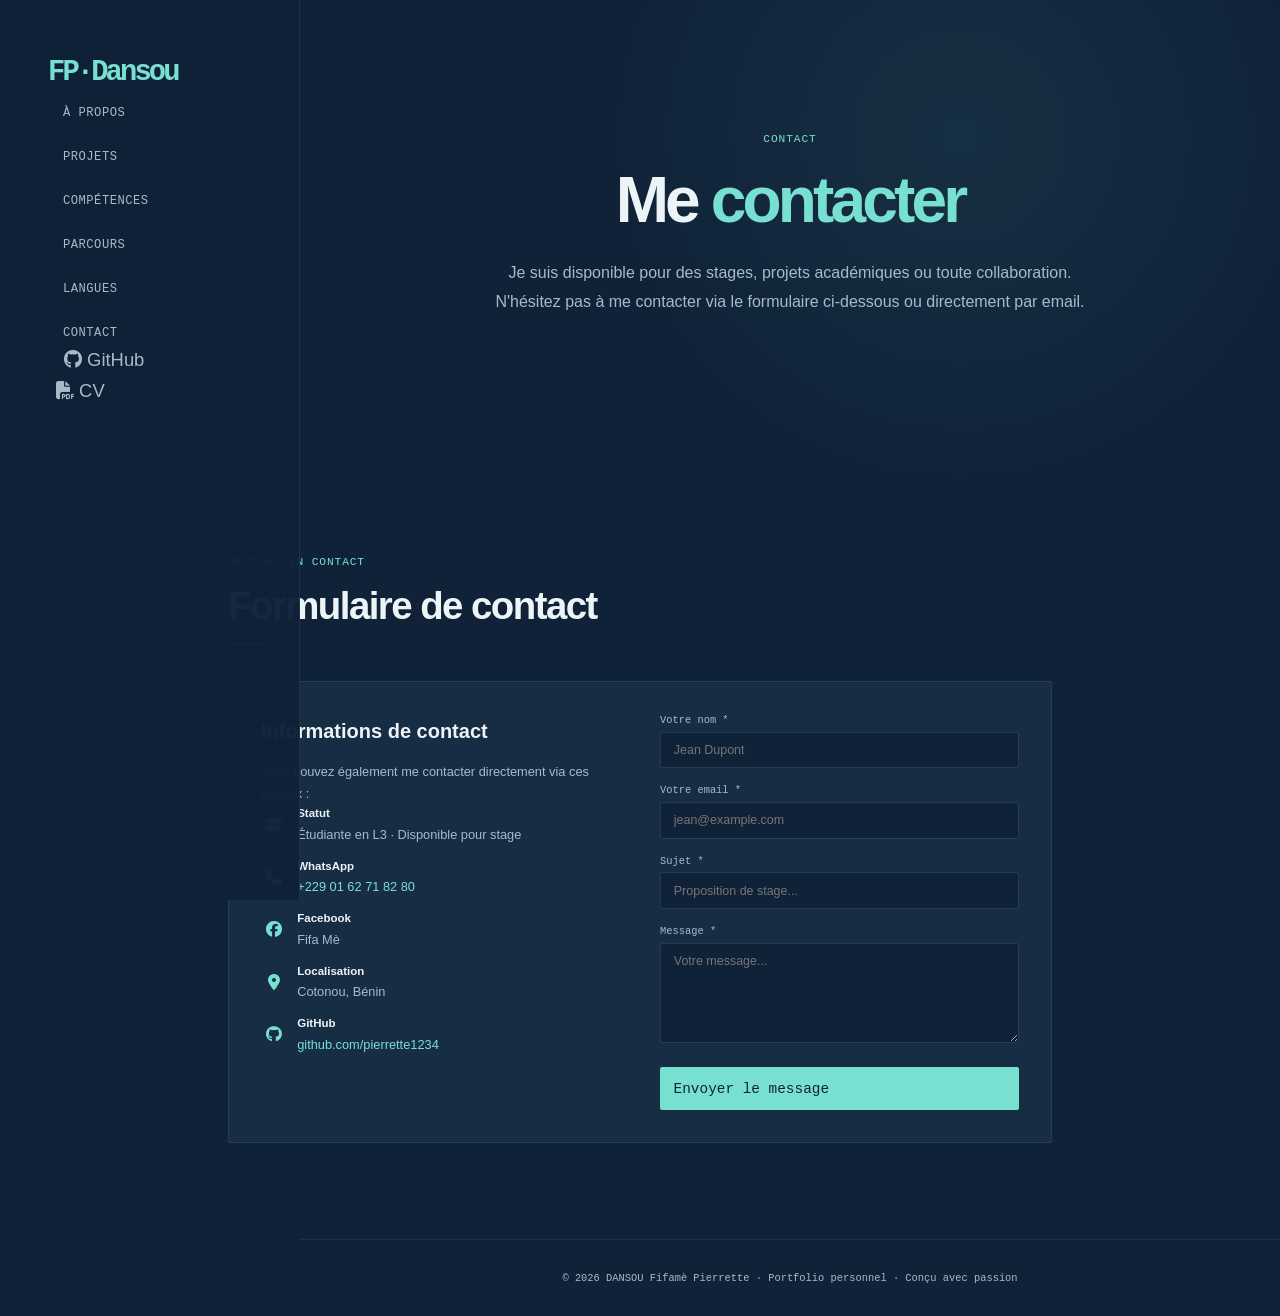
==== contact.html @ 2aee6038 "Premier déploiement" ====
<!DOCTYPE html>
<html lang="fr">
<head>
<meta charset="UTF-8">
<meta name="viewport" content="width=device-width, initial-scale=1.0">
<title>Contact - DANSOU Fifamè Pierrette</title>
<meta name="description" content="Contactez DANSOU Fifamè Pierrette pour un stage, un projet académique ou une collaboration en développement web et bases de données.">
<meta property="og:title" content="Contacter DANSOU Fifamè Pierrette">
<meta property="og:description" content="Disponible pour un stage, un projet académique ou une collaboration numérique.">
<meta property="og:type" content="website">
<link rel="icon" type="image/jpeg" href="photo-profil.jpeg">
<link href="https://fonts.googleapis.com/css2?family=Playfair+Display:wght@400;600;700&family=DM+Sans:wght@300;400;500;600&display=swap" rel="stylesheet">
<link rel="stylesheet" href="https://cdnjs.cloudflare.com/ajax/libs/font-awesome/6.5.0/css/all.min.css">
<link rel="stylesheet" href="assets/css/style.css">
</head>
<body>

<!-- NAV -->
<nav>
  <div class="nav-logo">FP·Dansou</div>
  <ul class="nav-links">
    <li><a href="index.html#apropos">À propos</a></li>
    <li><a href="index.html#projets">Projets</a></li>
    <li><a href="index.html#competences">Compétences</a></li>
    <li><a href="index.html#parcours">Parcours</a></li>
    <li><a href="index.html#langues">Langues</a></li>
    <li><a href="contact.html" aria-current="page">Contact</a></li>
  </ul>
  <a href="https://github.com/pierrette1234" target="_blank" class="nav-github" style="margin-left:1rem;">
    <i class="fa-brands fa-github"></i> GitHub
  </a>
  <a href="cv-pro.html" class="nav-github" style="margin-left:0.5rem;">
    <i class="fa-solid fa-file-pdf"></i> CV
  </a>
</nav>

<!-- HERO SIMPLE -->
<div style="padding: 0 2rem;">
<section id="hero" style="min-height: 50vh; padding-top: 8rem;">
  <div style="text-align: center; max-width: 700px; margin: 0 auto;">
    <span class="hero-tag">Contact</span>
    <h1 class="hero-name">Me <span>contacter</span></h1>
    <p class="hero-title">
      Je suis disponible pour des stages, projets académiques ou toute collaboration.
      N'hésitez pas à me contacter via le formulaire ci-dessous ou directement par email.
    </p>
  </div>
</section>
</div>

<!-- FORMULAIRE CONTACT -->
<section id="contact">
  <span class="section-label">Restons en contact</span>
  <h2 class="section-title">Formulaire de contact</h2>
  <div class="section-line"></div>
  <div class="contact-wrap">
    <div class="contact-info">
      <h3>Informations de contact</h3>
      <p>Vous pouvez également me contacter directement via ces canaux :</p>
      <div class="contact-item">
        <div class="contact-item-icon"><i class="fa-solid fa-graduation-cap"></i></div>
        <div class="contact-item-text">
          <strong>Statut</strong>
          Étudiante en L3 · Disponible pour stage
        </div>
      </div>
      <div class="contact-item">
        <div class="contact-item-icon"><i class="fa-solid fa-phone"></i></div>
        <div class="contact-item-text">
          <strong>WhatsApp</strong>
          <a href="https://wa.me/2290162718280" target="_blank" rel="noopener" class="contact-link">+229 01 62 71 82 80</a>
        </div>
      </div>
      <div class="contact-item">
        <div class="contact-item-icon"><i class="fa-brands fa-facebook"></i></div>
        <div class="contact-item-text">
          <strong>Facebook</strong>
          Fifa Mè
        </div>
      </div>
      <div class="contact-item">
        <div class="contact-item-icon"><i class="fa-solid fa-location-dot"></i></div>
        <div class="contact-item-text">
          <strong>Localisation</strong>
          Cotonou, Bénin
        </div>
      </div>
      <div class="contact-item">
        <div class="contact-item-icon"><i class="fa-brands fa-github"></i></div>
        <div class="contact-item-text">
          <strong>GitHub</strong>
          <a href="https://github.com/pierrette1234" target="_blank" rel="noopener" class="contact-link">github.com/pierrette1234</a>
        </div>
      </div>
    </div>
    <div>
      <!-- Remplace TON_ID_FORMSPREE par l'identifiant fourni par Formspree avant publication. -->
      <form action="https://formspree.io/f/xkjgowbr" method="POST">
        <div class="form-group">
          <label>Votre nom *</label>
          <input type="text" name="nom" placeholder="Jean Dupont" required>
        </div>
        <div class="form-group">
          <label>Votre email *</label>
          <input type="email" name="_replyto" placeholder="jean@example.com" required>
        </div>
        <div class="form-group">
          <label>Sujet *</label>
          <input type="text" name="sujet" placeholder="Proposition de stage..." required>
        </div>
        <div class="form-group">
          <label>Message *</label>
          <textarea name="message" placeholder="Votre message..." required></textarea>
        </div>
        <input type="hidden" name="_subject" value="Nouveau message depuis le portfolio">
        <button type="submit" class="btn-primary form-submit">Envoyer le message</button>
      </form>
    </div>
  </div>
</section>

<footer>
  <p>© 2026 DANSOU Fifamè Pierrette · Portfolio personnel · Conçu avec passion</p>
</footer>

</body>
</html>
---- assets/css/style.css ----
:root {
  --bg: #102238;
  --panel: #172d43;
  --panel-light: #1d3851;
  --text: #edf4f7;
  --muted: #a8bac8;
  --accent: #78e0d0;
  --accent2: #e8c547;
  --border: rgba(120,224,208,0.2);
}
* { margin: 0; padding: 0; box-sizing: border-box; }
html { scroll-behavior: smooth; }
body {
  background: var(--bg); color: var(--text); font-family: 'Inter', sans-serif;
  font-size: 16px; line-height: 1.7;
}
body::before { content: ''; position: fixed; inset: 0; pointer-events: none; background: radial-gradient(circle at 75% 15%, rgba(120,224,208,0.07), transparent 30%); animation: ambient-glow 10s ease-in-out infinite alternate; }
@keyframes ambient-glow { from { opacity: .65; transform: scale(1); } to { opacity: 1; transform: scale(1.05); } }
@keyframes hero-rise { from { opacity: 0; transform: translateY(24px); } to { opacity: 1; transform: translateY(0); } }
@keyframes photo-float { 0%, 100% { transform: translateY(0) rotate(0deg); } 50% { transform: translateY(-8px) rotate(1deg); } }

/* NAVIGATION LATÉRALE */
nav {
  position: fixed; z-index: 1000; top: 0; bottom: 0; left: 0; width: 300px;
  padding: 3.5rem 3rem; display: flex; flex-direction: column; align-items: flex-start;
  background: rgba(16,34,56,0.97); border-right: 1px solid rgba(136,153,170,0.12);
}
.nav-logo { font: 700 1.8rem 'Space Mono', monospace; color: var(--accent); letter-spacing: -0.1em; margin-bottom: 0.5rem; }
.nav-logo span { color: var(--text); }
.nav-profile { margin-bottom: 4rem; }
.nav-profile strong { display: block; color: var(--text); font-size: 0.92rem; font-weight: 600; }
.nav-kicker { color: var(--muted); display: block; font: 0.65rem 'Space Mono', monospace; letter-spacing: 0.12em; text-transform: uppercase; margin-bottom: 0.35rem; }
.nav-links { display: flex; flex-direction: column; gap: 1.05rem; list-style: none; }
.nav-links a { color: var(--muted); text-decoration: none; font: 0.76rem 'Space Mono', monospace; letter-spacing: 0.04em; text-transform: uppercase; transition: color .2s, padding-left .2s; }
.nav-links a:hover, .nav-links a.is-active { color: var(--accent) !important; padding-left: 0.5rem; }
.nav-links a::before { content: '—'; color: var(--accent); opacity: 0; margin-right: 0.45rem; transition: opacity .2s; }
.nav-links a:hover::before, .nav-links a.is-active::before { opacity: 1; }
.nav-actions { display: flex; gap: 0.8rem; margin-top: auto; }
.nav-github, .nav-cv { color: var(--muted); font-size: 1.15rem; text-decoration: none; transition: color .2s; }
.nav-github:hover, .nav-cv:hover { color: var(--accent); }
.nav-cv { display: inline-flex; align-items: center; gap: .35rem; font: .68rem 'Space Mono', monospace; text-transform: uppercase; }
.nav-cv span { font-size: .68rem; }
.hamburger { display: none; }
.mobile-menu { display: none; }

/* CONTENU */
body > div[style*="padding"] { padding: 0 !important; margin-left: 300px; }
section { max-width: 920px; margin: 0 auto; padding: 6rem 3rem; }
#hero { min-height: 100vh; display: flex; align-items: center; padding-top: 5rem; }
.hero-inner { display: grid; grid-template-columns: 1.45fr .75fr; gap: 3.5rem; align-items: center; }
.hero-tag, .section-label, .case-kicker { color: var(--accent); font: 0.7rem 'Space Mono', monospace; letter-spacing: 0.08em; text-transform: uppercase; }
.hero-tag { display: block; margin-bottom: 1.3rem; animation: hero-rise .7s ease both; }
.hero-name { animation: hero-rise .8s .12s ease both; }
.hero-title { animation: hero-rise .8s .24s ease both; }
.hero-btns { animation: hero-rise .8s .36s ease both; }
.hero-name { font-size: clamp(2.4rem, 5vw, 4.4rem); font-weight: 700; line-height: 1.08; letter-spacing: -0.06em; color: var(--text); }
.hero-name span { color: var(--accent); }
.hero-title { color: var(--muted); margin: 1.5rem 0 2rem; max-width: 600px; line-height: 1.8; }
.hero-title strong { color: var(--accent) !important; font-weight: 500; }
.hero-btns { display: flex; gap: 1.2rem; flex-wrap: wrap; }
.btn-primary, .btn-outline { display: inline-flex; gap: .5rem; align-items: center; padding: .75rem 1.1rem; border-radius: 2px; text-decoration: none; font: .75rem 'Space Mono', monospace; transition: background .2s, color .2s, border-color .2s; }
.btn-primary { background: var(--accent); color: var(--bg); }
.btn-primary:hover { background: var(--text); }
.btn-outline { border: 1px solid var(--border); color: var(--text); }
.btn-outline:hover { border-color: var(--accent); color: var(--accent); }
.hero-visual { display: flex; justify-content: center; }
.avatar-wrap { position: relative; width: 220px; height: 270px; }
.avatar-wrap img { width: 190px; height: 230px; object-fit: cover; filter: grayscale(100%); border: 1px solid var(--accent); border-radius: 2px; opacity: .86; animation: photo-float 5s ease-in-out infinite; }
.avatar-wrap img:hover { filter: grayscale(0); opacity: 1; animation-play-state: paused; }
.orbit { position: absolute; bottom: 0; right: 0; background: var(--panel-light); border: 1px solid var(--border); padding: .5rem .7rem; color: var(--muted); font: .63rem 'Space Mono', monospace; white-space: nowrap; }
.orbit span { display: inline-block; width: 6px; height: 6px; margin-right: .4rem; border-radius: 50%; background: var(--accent); }

/* SECTIONS */
.section-title { max-width: 720px; font-size: clamp(1.7rem, 3vw, 2.4rem); line-height: 1.2; letter-spacing: -.04em; margin: .6rem 0 .9rem; }
.section-line { width: 42px; height: 1px; background: var(--accent); margin-bottom: 2.3rem; }
.about-grid { display: grid; grid-template-columns: 1.6fr .8fr; gap: 4rem; }
.about-text p { color: var(--muted); margin-bottom: 1rem; }
.about-text strong { color: var(--text); }
.about-stats { display: grid; gap: .75rem; }
.stat-card { border-left: 1px solid var(--accent); padding: .8rem 1rem; background: transparent; }
.stat-num { color: var(--accent); font: 1.3rem 'Space Mono', monospace; }
.stat-label { color: var(--muted); font-size: .72rem; }

/* COMPÉTENCES */
.skills-grid { display: grid; grid-template-columns: repeat(2, 1fr); gap: 1px; background: rgba(136,153,170,.14); border: 1px solid rgba(136,153,170,.14); }
.skill-card { background: var(--bg); padding: 1.5rem; transition: background .2s; }
.skill-card:hover { background: var(--panel); transform: translateY(-4px); box-shadow: 0 10px 24px rgba(0,0,0,.12); }
.skill-icon { color: var(--accent); font-size: 1rem; margin-bottom: .8rem; }
.skill-card h3 { font-size: .9rem; font-weight: 600; margin-bottom: .7rem; }
.tags, .project-techs { display: flex; flex-wrap: wrap; gap: .4rem; }
.tag { color: #d7e6ee; background: rgba(255,255,255,.06); border: 1px solid rgba(120,224,208,.35); padding: .18rem .5rem; font: .65rem 'Space Mono', monospace; border-radius: 2px; }
.tag.yellow { color: var(--accent2); border-color: rgba(232,197,71,0.3); }

/* ÉTUDES DE CAS */
.section-intro { max-width: 660px; color: var(--muted); margin: -1rem 0 2rem; }
.case-studies { max-width: 920px; }
.case-study { display: grid; grid-template-columns: .7fr 1.5fr; gap: 2rem; background: transparent; border: 0; border-top: 1px solid rgba(136,153,170,.18); border-radius: 0; overflow: visible; margin-bottom: 0; padding: 2.5rem 0; transition: opacity .5s ease, transform .5s ease; }
.js .case-study, .js .skill-card, .js .timeline-item { opacity: 0; transform: translateY(14px); }
.js .case-study.is-visible, .js .skill-card.is-visible, .js .timeline-item.is-visible { opacity: 1; transform: translateY(0); }
.case-study:hover { border-color: rgba(136,153,170,.18); transform: none; }
.case-visual { min-height: 180px; display: flex; flex-direction: column; align-items: center; justify-content: center; gap: .8rem; color: var(--accent); font-size: 2rem; border: 1px solid rgba(136,153,170,.16); background: var(--panel); }
.case-visual span { color: var(--muted); font: .62rem 'Space Mono', monospace; letter-spacing: .05em; text-transform: uppercase; }
.case-visual.web, .case-visual.store, .case-visual.notes { background: var(--panel); }
.case-content { padding: 0; }
.case-kicker { margin-bottom: .45rem; }
.case-content h3 { font-size: 1.45rem; letter-spacing: -.03em; margin-bottom: .7rem; }
.case-problem { color: var(--muted); font-size: .86rem; margin-bottom: 1.2rem; }
.case-problem strong, .case-details strong { color: var(--text); }
.case-details { display: grid; grid-template-columns: repeat(3, 1fr); gap: 1rem; margin-bottom: 1.2rem; }
.case-details div { border-left: 1px solid var(--border); padding-left: .7rem; }
.case-details strong { display: block; color: var(--accent); font: .68rem 'Space Mono', monospace; margin-bottom: .2rem; }
.case-details span { display: block; color: #b8cbd6; font-size: .72rem; line-height: 1.5; }
.case-link { display: inline-block; margin-top: 1rem; color: #8ce8db; text-decoration: none; font: .68rem 'Space Mono', monospace; }
.case-link:hover { text-decoration: underline; }
.case-link-muted { color: var(--muted); cursor: default; }
.case-link-muted:hover { text-decoration: none; }
.gallery-hint { color: var(--muted); font-size: .65rem; margin-top: .55rem; }
.project-gallery { display: grid; grid-template-columns: 1.6fr 1fr; gap: .75rem; margin-top: 1.5rem; }
.project-gallery .gallery-featured { grid-row: span 2; }
.project-gallery .gallery-featured img { aspect-ratio: 4 / 3; }
.project-gallery figure:not(.gallery-featured) img { aspect-ratio: 16 / 9; }
.gallery-more { margin-top: 1rem; padding: .55rem .8rem; border: 1px solid var(--border); background: transparent; color: var(--accent); cursor: pointer; font: .68rem 'Space Mono', monospace; }
.gallery-more:hover { background: rgba(120,224,208,.08); }
.project-gallery figure { margin: 0; }
.gallery-trigger { display: block; width: 100%; padding: 0; border: 0; background: transparent; cursor: zoom-in; }
.project-gallery img { display: block; width: 100%; aspect-ratio: 16 / 9; object-fit: cover; object-position: top; border: 1px solid rgba(120,224,208,.25); border-radius: 2px; background: var(--panel); transition: border-color .2s, transform .2s; }
.project-gallery img:hover { border-color: var(--accent); transform: translateY(-2px); }
.project-gallery figcaption { color: var(--muted); font-size: .65rem; margin-top: .35rem; }
.sr-only { position: absolute; width: 1px; height: 1px; padding: 0; margin: -1px; overflow: hidden; clip: rect(0,0,0,0); white-space: nowrap; border: 0; }
.gallery-modal { position: fixed; inset: 0; z-index: 2000; display: flex; align-items: center; justify-content: center; padding: 2rem 5rem; background: rgba(3,10,18,.94); animation: modal-fade .2s ease both; }
@keyframes modal-fade { from { opacity: 0; } to { opacity: 1; } }
.gallery-modal[hidden] { display: none; }
.gallery-modal figure { max-width: min(1200px, 90vw); max-height: 90vh; margin: 0; text-align: center; }
.gallery-modal img { display: block; max-width: 100%; max-height: 80vh; object-fit: contain; border: 1px solid var(--accent); }
.gallery-modal figcaption { color: #eafaf7; margin-top: .7rem; font: .75rem 'Space Mono', monospace; }
.gallery-close, .gallery-prev, .gallery-next { position: absolute; border: 0; background: transparent; color: #fff; cursor: pointer; font-size: 2rem; }
.gallery-close { top: 1rem; right: 1.5rem; font-size: 2.4rem; }
.gallery-prev { left: 1.5rem; }
.gallery-next { right: 1.5rem; }
.gallery-close:hover, .gallery-prev:hover, .gallery-next:hover { color: var(--accent); }

/* PARCOURS / CONTACT */
#parcours { border-top: 1px solid rgba(136,153,170,.08); }
.timeline { position: relative; padding-left: 1.5rem; }
.timeline::before { content: ''; position: absolute; left: 3px; top: 0; bottom: 0; width: 1px; background: rgba(136,153,170,.2); }
.timeline-item { position: relative; margin-bottom: 2rem; }
.timeline-dot { position: absolute; left: -1.52rem; top: .45rem; width: 7px; height: 7px; border-radius: 50%; background: var(--accent); box-shadow: 0 0 0 3px var(--bg); }
.timeline-date { color: var(--accent); font: .68rem 'Space Mono', monospace; margin-bottom: .25rem; }
.timeline-title { font-size: .94rem; font-weight: 600; }
.timeline-school { color: var(--muted); font-size: .78rem; }
.contact-wrap { background: var(--panel); border: 1px solid rgba(136,153,170,.15); border-radius: 2px; padding: 2rem; display: grid; grid-template-columns: 1fr 1fr; gap: 2.5rem; }
.contact-info h3 { font-size: 1.25rem; margin-bottom: .8rem; }
.contact-info p, .contact-item-text { color: var(--muted); font-size: .8rem; }
.contact-item { display: flex; gap: .7rem; align-items: center; margin-bottom: .7rem; }
.contact-item-icon { color: var(--accent); width: 25px; text-align: center; }
.contact-item-text strong { display: block; color: var(--text); font-size: .72rem; }
.contact-link { color: var(--accent); text-decoration: none; transition: color .2s; }
.contact-link:hover { color: var(--text); text-decoration: underline; }
.form-group { margin-bottom: 1rem; }
.form-group label { display: block; color: var(--muted); font: .65rem 'Space Mono', monospace; margin-bottom: .35rem; }
.form-group input, .form-group textarea { width: 100%; background: var(--bg); border: 1px solid rgba(136,153,170,.2); border-radius: 2px; color: var(--text); padding: .65rem .8rem; font: .78rem 'Inter', sans-serif; outline: none; }
.form-group input:focus, .form-group textarea:focus { border-color: var(--accent); }
.form-group textarea { min-height: 100px; resize: vertical; }
footer { margin-left: 300px; text-align: center; padding: 2rem; border-top: 1px solid rgba(136,153,170,.1); color: var(--muted); font: .65rem 'Space Mono', monospace; }
.exp-tags { display: flex; flex-wrap: wrap; gap: .4rem; margin-top: .6rem; }
.exp-tags--spaced { margin-top: .6rem; }
.timeline-dot--highlight { background: var(--accent2); box-shadow: 0 0 0 4px rgba(232,197,71,0.15); }
.timeline-status { color: var(--accent); }
.contact-wrap--form { margin-top: 2.5rem; grid-template-columns: 1fr 1fr; }
.form-submit { width: 100%; cursor: pointer; border: none; font-size: .9rem; padding: .85rem; }
.coords-grid { display: grid; grid-template-columns: 1fr 1fr; gap: 1rem 3rem; background: var(--panel); border: 1px solid rgba(136,153,170,.15); padding: 1.5rem 2rem; }

@media (max-width: 900px) {
  nav { width: 220px; padding: 2.5rem 1.8rem; }
  body > div[style*="padding"], footer { margin-left: 220px; }
  section { padding-left: 2rem; padding-right: 2rem; }
}
@media (prefers-reduced-motion: reduce) {
  *, *::before, *::after { scroll-behavior: auto !important; transition-duration: .01ms !important; animation-duration: .01ms !important; animation-iteration-count: 1 !important; }
  .js .case-study, .js .skill-card, .js .timeline-item { opacity: 1; transform: none; }
}
@media (max-width: 700px) {
  nav { position: fixed; right: 0; bottom: auto; width: 100%; height: 68px; padding: 0 1.2rem; flex-direction: row; align-items: center; border-right: 0; border-bottom: 1px solid rgba(136,153,170,.12); }
  .nav-logo { margin: 0; font-size: 1.4rem; }
  .nav-profile, .nav-links, .nav-actions { display: none; }
  .hamburger { display: flex; margin-left: auto; flex-direction: column; gap: 4px; padding: .4rem; background: transparent; border: 0; }
  .hamburger span { display: block; width: 22px; height: 2px; background: var(--accent); }
  .mobile-menu { position: fixed; top: 68px; left: 0; right: 0; bottom: 0; z-index: 999; display: none; flex-direction: column; align-items: center; justify-content: center; gap: .8rem; background: var(--bg); }
  .mobile-menu.open { display: flex; animation: menu-in .25s ease both; }
  @keyframes menu-in { from { opacity: 0; transform: translateY(-8px); } to { opacity: 1; transform: translateY(0); } }
  .hamburger span { transition: transform .2s, opacity .2s; }
  .hamburger.open span:nth-child(1) { transform: translateY(6px) rotate(45deg); }
  .hamburger.open span:nth-child(2) { opacity: 0; }
  .hamburger.open span:nth-child(3) { transform: translateY(-6px) rotate(-45deg); }
  .mobile-menu a { color: var(--text); text-decoration: none; font: .8rem 'Space Mono', monospace; text-transform: uppercase; padding: .7rem; }
  .mobile-menu a:hover { color: var(--accent); }
  body > div[style*="padding"], footer { margin-left: 0; }
  section { padding: 5rem 1.2rem 3rem; }
  #hero { min-height: auto; padding-top: 8rem; }
  .hero-inner { grid-template-columns: 1fr; gap: 2rem; }
  .hero-visual { order: -1; justify-content: flex-start; }
  .avatar-wrap { width: 150px; height: 190px; }
  .avatar-wrap img { width: 135px; height: 165px; }
  .orbit { right: auto; left: 70px; bottom: 0; }
  .hero-btns { gap: .7rem; }
  .about-grid, .contact-wrap { grid-template-columns: 1fr; gap: 1.5rem; }
  .about-stats { grid-template-columns: repeat(3, 1fr); }
  .skills-grid { grid-template-columns: 1fr; }
  .case-study { grid-template-columns: 1fr; gap: 1.3rem; padding: 2rem 0; }
  .case-visual { min-height: 135px; }
  .case-details { grid-template-columns: 1fr; gap: .7rem; }
  .project-gallery { grid-template-columns: 1fr; gap: 1rem; }
  .project-gallery .gallery-featured { grid-row: auto; }
  .gallery-modal { padding: 2rem 3rem; }
  .gallery-prev { left: .5rem; }
  .gallery-next { right: .5rem; }
  .coords-grid { grid-template-columns: 1fr; padding: 1.3rem; }
  .contact-wrap { padding: 1.3rem; }
}
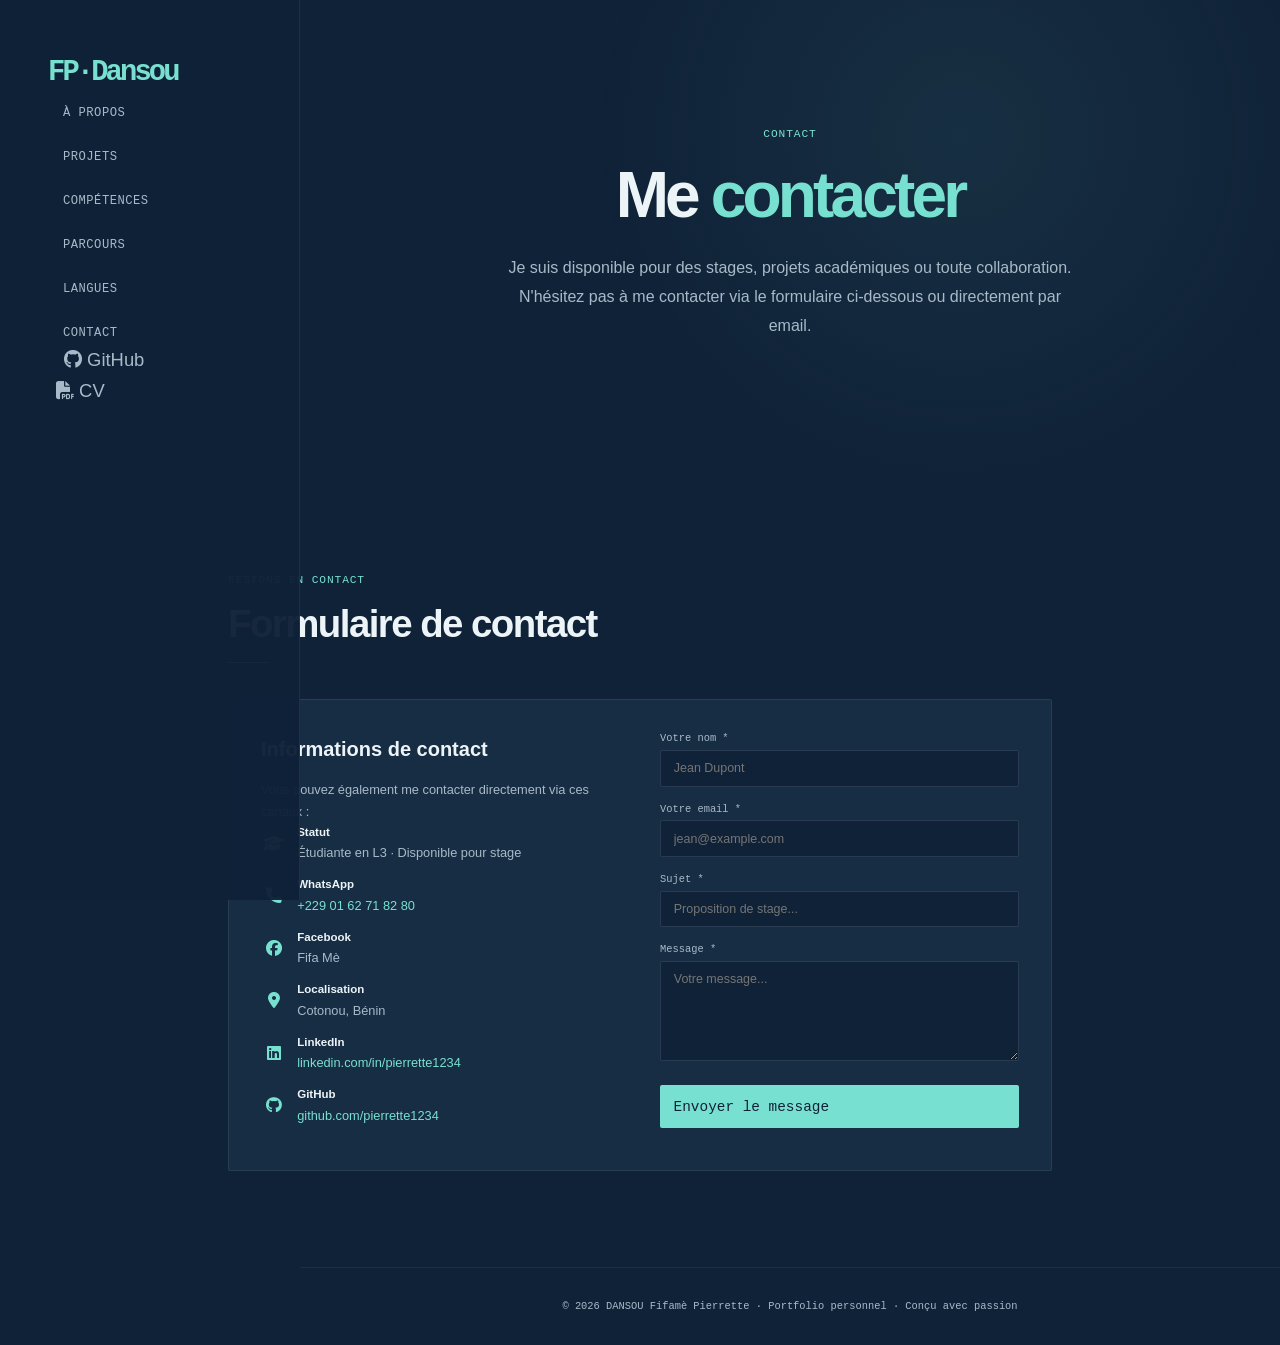
==== commit 209e7fac: "Améliorations portfolio:  ajout LinkedIn, amélioration CV PDF, optimisation responsivité" ====
--- a/contact.html
+++ b/contact.html
@@ -6,7 +6,7 @@
 <title>Contact - DANSOU Fifamè Pierrette</title>
 <meta name="description" content="Contactez DANSOU Fifamè Pierrette pour un stage, un projet académique ou une collaboration en développement web et bases de données.">
 <meta property="og:title" content="Contacter DANSOU Fifamè Pierrette">
-<meta property="og:description" content="Disponible pour un stage, un projet académique ou une collaboration numérique.">
+<meta property="og:description" content="Étudiante en informatique, ouverte aux collaborations numériques et aux projets académiques.">
 <meta property="og:type" content="website">
 <link rel="icon" type="image/jpeg" href="photo-profil.jpeg">
 <link href="https://fonts.googleapis.com/css2?family=Playfair+Display:wght@400;600;700&family=DM+Sans:wght@300;400;500;600&display=swap" rel="stylesheet">
@@ -86,6 +86,13 @@
         </div>
       </div>
       <div class="contact-item">
+        <div class="contact-item-icon"><i class="fa-brands fa-linkedin"></i></div>
+        <div class="contact-item-text">
+          <strong>LinkedIn</strong>
+          <a href="https://linkedin.com/in/pierrette1234" target="_blank" rel="noopener" class="contact-link">linkedin.com/in/pierrette1234</a>
+        </div>
+      </div>
+      <div class="contact-item">
         <div class="contact-item-icon"><i class="fa-brands fa-github"></i></div>
         <div class="contact-item-text">
           <strong>GitHub</strong>
--- a/assets/css/style.css
+++ b/assets/css/style.css
@@ -9,7 +9,7 @@
   --border: rgba(120,224,208,0.2);
 }
 * { margin: 0; padding: 0; box-sizing: border-box; }
-html { scroll-behavior: smooth; }
+html { scroll-behavior: smooth; scroll-padding-top: 80px; }
 body {
   background: var(--bg); color: var(--text); font-family: 'Inter', sans-serif;
   font-size: 16px; line-height: 1.7;
@@ -45,7 +45,7 @@
 
 /* CONTENU */
 body > div[style*="padding"] { padding: 0 !important; margin-left: 300px; }
-section { max-width: 920px; margin: 0 auto; padding: 6rem 3rem; }
+section { max-width: 920px; margin: 0 auto; padding: 6rem 3rem; width: calc(100% - 300px); }
 #hero { min-height: 100vh; display: flex; align-items: center; padding-top: 5rem; }
 .hero-inner { display: grid; grid-template-columns: 1.45fr .75fr; gap: 3.5rem; align-items: center; }
 .hero-tag, .section-label, .case-kicker { color: var(--accent); font: 0.7rem 'Space Mono', monospace; letter-spacing: 0.08em; text-transform: uppercase; }
@@ -170,32 +170,24 @@
 .form-submit { width: 100%; cursor: pointer; border: none; font-size: .9rem; padding: .85rem; }
 .coords-grid { display: grid; grid-template-columns: 1fr 1fr; gap: 1rem 3rem; background: var(--panel); border: 1px solid rgba(136,153,170,.15); padding: 1.5rem 2rem; }
 
-@media (max-width: 900px) {
-  nav { width: 220px; padding: 2.5rem 1.8rem; }
-  body > div[style*="padding"], footer { margin-left: 220px; }
-  section { padding-left: 2rem; padding-right: 2rem; }
-}
-@media (prefers-reduced-motion: reduce) {
-  *, *::before, *::after { scroll-behavior: auto !important; transition-duration: .01ms !important; animation-duration: .01ms !important; animation-iteration-count: 1 !important; }
-  .js .case-study, .js .skill-card, .js .timeline-item { opacity: 1; transform: none; }
-}
-@media (max-width: 700px) {
+@media (max-width: 1100px) {
   nav { position: fixed; right: 0; bottom: auto; width: 100%; height: 68px; padding: 0 1.2rem; flex-direction: row; align-items: center; border-right: 0; border-bottom: 1px solid rgba(136,153,170,.12); }
   .nav-logo { margin: 0; font-size: 1.4rem; }
   .nav-profile, .nav-links, .nav-actions { display: none; }
   .hamburger { display: flex; margin-left: auto; flex-direction: column; gap: 4px; padding: .4rem; background: transparent; border: 0; }
   .hamburger span { display: block; width: 22px; height: 2px; background: var(--accent); }
-  .mobile-menu { position: fixed; top: 68px; left: 0; right: 0; bottom: 0; z-index: 999; display: none; flex-direction: column; align-items: center; justify-content: center; gap: .8rem; background: var(--bg); }
+  .mobile-menu { position: fixed; top: 78px; left: 1rem; right: 1rem; bottom: auto; z-index: 999; display: none; max-height: calc(100vh - 100px); overflow-y: auto; flex-direction: column; align-items: stretch; justify-content: flex-start; gap: .2rem; padding: .8rem; background: rgba(23,45,67,.98); border: 1px solid var(--border); box-shadow: 0 14px 35px rgba(0,0,0,.3); }
   .mobile-menu.open { display: flex; animation: menu-in .25s ease both; }
   @keyframes menu-in { from { opacity: 0; transform: translateY(-8px); } to { opacity: 1; transform: translateY(0); } }
   .hamburger span { transition: transform .2s, opacity .2s; }
   .hamburger.open span:nth-child(1) { transform: translateY(6px) rotate(45deg); }
   .hamburger.open span:nth-child(2) { opacity: 0; }
   .hamburger.open span:nth-child(3) { transform: translateY(-6px) rotate(-45deg); }
-  .mobile-menu a { color: var(--text); text-decoration: none; font: .8rem 'Space Mono', monospace; text-transform: uppercase; padding: .7rem; }
-  .mobile-menu a:hover { color: var(--accent); }
+  .mobile-menu a { color: var(--text); text-decoration: none; font: .8rem 'Space Mono', monospace; text-transform: uppercase; padding: .75rem 1rem; border-bottom: 1px solid rgba(136,153,170,.12); }
+  .mobile-menu a:last-child { border-bottom: 0; }
+  .mobile-menu a:hover { color: var(--accent); background: rgba(120,224,208,.06); }
   body > div[style*="padding"], footer { margin-left: 0; }
-  section { padding: 5rem 1.2rem 3rem; }
+  section { max-width: 920px; width: 100%; margin: 0 auto; padding-left: 3rem; padding-right: 3rem; }
   #hero { min-height: auto; padding-top: 8rem; }
   .hero-inner { grid-template-columns: 1fr; gap: 2rem; }
   .hero-visual { order: -1; justify-content: flex-start; }
@@ -217,3 +209,53 @@
   .coords-grid { grid-template-columns: 1fr; padding: 1.3rem; }
   .contact-wrap { padding: 1.3rem; }
 }
+@media (prefers-reduced-motion: reduce) {
+  *, *::before, *::after { scroll-behavior: auto !important; transition-duration: .01ms !important; animation-duration: .01ms !important; animation-iteration-count: 1 !important; }
+  .js .case-study, .js .skill-card, .js .timeline-item { opacity: 1; transform: none; }
+}
+@media (max-width: 700px) {
+  html { scroll-padding-top: 80px; }
+  nav { position: fixed; right: 0; bottom: auto; width: 100%; height: 68px; padding: 0 1.2rem; flex-direction: row; align-items: center; border-right: 0; border-bottom: 1px solid rgba(136,153,170,.12); }
+  .nav-logo { margin: 0; font-size: 1.4rem; }
+  .nav-profile, .nav-links, .nav-actions { display: none; }
+  .hamburger { display: flex; margin-left: auto; flex-direction: column; gap: 4px; padding: .4rem; background: transparent; border: 0; }
+  .hamburger span { display: block; width: 22px; height: 2px; background: var(--accent); }
+  .mobile-menu { position: fixed; top: 78px; left: 1rem; right: 1rem; bottom: auto; z-index: 999; display: none; max-height: calc(100vh - 100px); overflow-y: auto; flex-direction: column; align-items: stretch; justify-content: flex-start; gap: .2rem; padding: .8rem; background: rgba(23,45,67,.98); border: 1px solid var(--border); box-shadow: 0 14px 35px rgba(0,0,0,.3); }
+  .mobile-menu.open { display: flex; animation: menu-in .25s ease both; }
+  @keyframes menu-in { from { opacity: 0; transform: translateY(-8px); } to { opacity: 1; transform: translateY(0); } }
+  .hamburger span { transition: transform .2s, opacity .2s; }
+  .hamburger.open span:nth-child(1) { transform: translateY(6px) rotate(45deg); }
+  .hamburger.open span:nth-child(2) { opacity: 0; }
+  .hamburger.open span:nth-child(3) { transform: translateY(-6px) rotate(-45deg); }
+  .mobile-menu a { color: var(--text); text-decoration: none; font: .8rem 'Space Mono', monospace; text-transform: uppercase; padding: .75rem 1rem; border-bottom: 1px solid rgba(136,153,170,.12); }
+  .mobile-menu a:last-child { border-bottom: 0; }
+  .mobile-menu a:hover { color: var(--accent); background: rgba(120,224,208,.06); }
+  body > div[style*="padding"], footer { margin-left: 0; }
+  section { padding: 6rem 1.2rem 3rem; }
+  #hero { min-height: auto; padding-top: 10rem; }
+  .hero-inner { grid-template-columns: 1fr; gap: 2rem; }
+  .hero-visual { order: -1; justify-content: flex-start; }
+  .avatar-wrap { width: 150px; height: 190px; }
+  .avatar-wrap img { width: 135px; height: 165px; }
+  .orbit { right: auto; left: 70px; bottom: 0; }
+  .hero-btns { gap: .7rem; }
+  .about-grid, .contact-wrap { grid-template-columns: 1fr; gap: 1.5rem; }
+  .about-stats { grid-template-columns: repeat(3, 1fr); }
+  .skills-grid { grid-template-columns: 1fr; }
+  .case-study { grid-template-columns: 1fr; gap: 1.3rem; padding: 2rem 0; }
+  .case-visual { min-height: 135px; }
+  .case-details { grid-template-columns: 1fr; gap: .7rem; }
+  .project-gallery { grid-template-columns: 1fr; gap: 1rem; }
+  .project-gallery .gallery-featured { grid-row: auto; }
+  .gallery-modal { padding: 2rem 3rem; }
+  .gallery-prev { left: .5rem; }
+  .gallery-next { right: .5rem; }
+  .coords-grid { grid-template-columns: 1fr; padding: 1.3rem; }
+  .contact-wrap { padding: 1.3rem; }
+}
+@media (max-width: 520px) {
+  .about-stats { grid-template-columns: 1fr; }
+  .hero-name { font-size: 2.35rem; }
+  .section-title { font-size: 1.7rem; }
+  .case-content h3 { font-size: 1.25rem; }
+}
